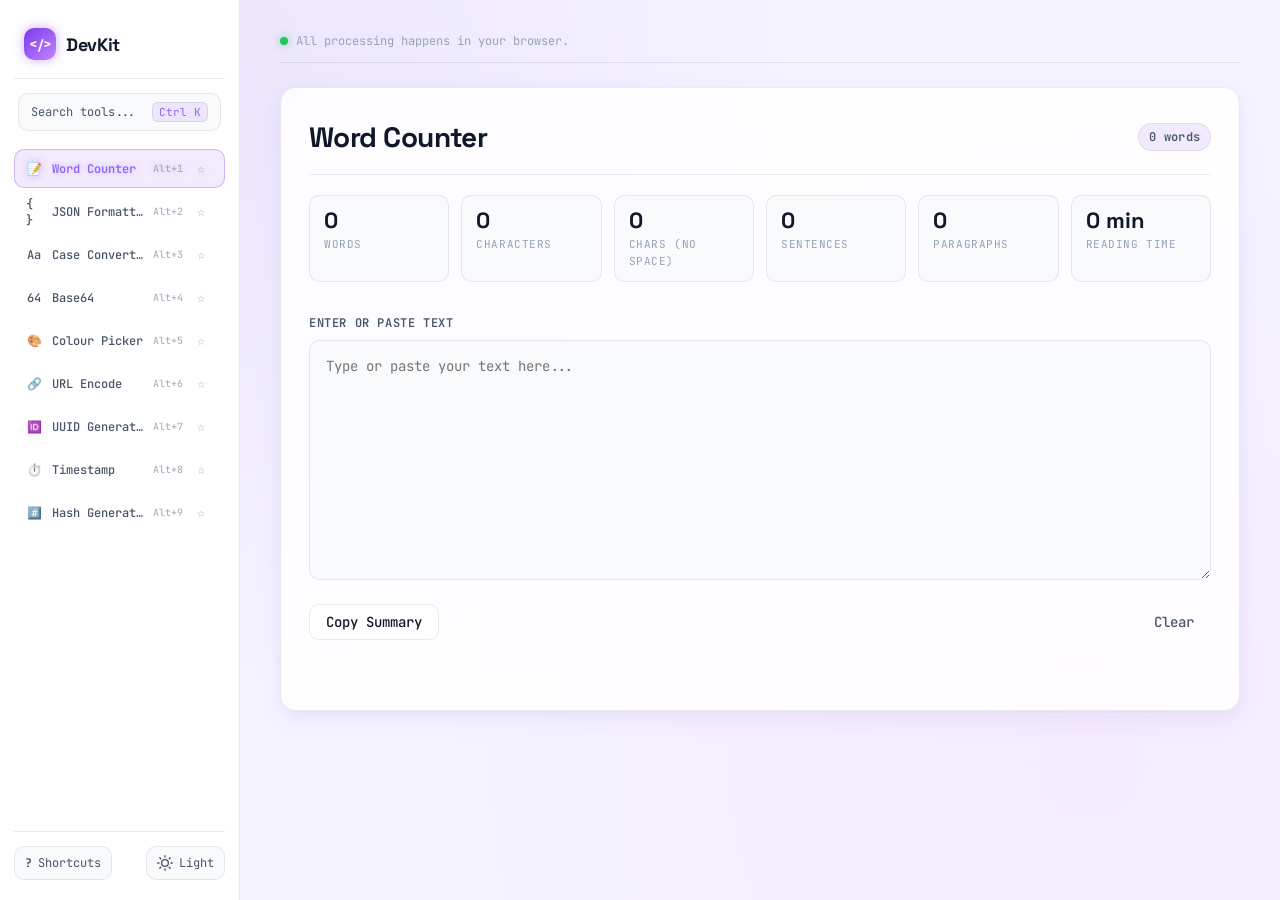
==== templates/index.html @ b37c5bd5 "feat: phase 1 - app shell, tokens, navigation, tool registry and hash routing" ====
<!DOCTYPE html>
<html lang="en" data-theme="dark">
<head>
  <meta charset="UTF-8">
  <meta name="viewport" content="width=device-width, initial-scale=1.0">
  <title>DevKit &mdash; Single-Page Developer Toolbox for Students</title>
  <meta name="description" content="All processing happens in your browser. 9 privacy-first developer utilities.">
  
  <!-- Google Fonts -->
  <link rel="preconnect" href="https://fonts.googleapis.com">
  <link rel="preconnect" href="https://fonts.gstatic.com" crossorigin>
  <link href="https://fonts.googleapis.com/css2?family=JetBrains+Mono:wght@400;500;600;700&family=Space+Grotesk:wght@500;600;700&display=swap" rel="stylesheet">
  
  <!-- CSS Stylesheets -->
  <link rel="stylesheet" href="/static/css/tokens.css">
  <link rel="stylesheet" href="/static/css/base.css">
  <link rel="stylesheet" href="/static/css/layout.css">
  <link rel="stylesheet" href="/static/css/components.css">
  <link rel="stylesheet" href="/static/css/animations.css">
</head>
<body>
  <div class="app-container">
    <!-- Sidebar Navigation -->
    <nav class="sidebar" aria-label="Tool Navigation">
      <div class="brand">
        <div class="brand-logo" aria-hidden="true">&lt;/&gt;</div>
        <div class="brand-name">DevKit</div>
      </div>

      <button id="openPaletteBtn" class="sidebar-search-btn" type="button" aria-label="Open command palette">
        <span>Search tools...</span>
        <span class="kbd-badge">Ctrl K</span>
      </button>

      <div class="nav-list-wrapper">
        <div id="navHighlightPill" class="nav-pill-highlight" aria-hidden="true"></div>
        <ul id="navList" class="nav-list" role="tablist" aria-orientation="vertical">
          <!-- Populated by main.js registry -->
        </ul>
      </div>

      <div class="sidebar-footer">
        <button id="shortcutsBtn" class="sidebar-action-btn" type="button" title="Keyboard Shortcuts (?)" aria-label="Keyboard Shortcuts">
          <span style="font-weight: 700;">?</span>
          <span>Shortcuts</span>
        </button>

        <button id="themeToggleBtn" class="sidebar-action-btn theme-toggle-btn" type="button" title="Toggle Dark / Light Theme" aria-label="Toggle Dark / Light Theme">
          <svg id="themeIcon" class="theme-icon-svg" width="16" height="16" viewBox="0 0 24 24" fill="none" stroke="currentColor" stroke-width="2" stroke-linecap="round" stroke-linejoin="round">
            <circle cx="12" cy="12" r="5"></circle>
            <line x1="12" y1="1" x2="12" y2="3"></line>
            <line x1="12" y1="21" x2="12" y2="23"></line>
            <line x1="4.22" y1="4.22" x2="5.64" y2="5.64"></line>
            <line x1="18.36" y1="18.36" x2="19.78" y2="19.78"></line>
            <line x1="1" y1="12" x2="3" y2="12"></line>
            <line x1="21" y1="12" x2="23" y2="12"></line>
            <line x1="4.22" y1="19.78" x2="5.64" y2="18.36"></line>
            <line x1="18.36" y1="5.64" x2="19.78" y2="4.22"></line>
          </svg>
          <span id="themeLabel">Dark</span>
        </button>
      </div>
    </nav>

    <!-- Main Content Area -->
    <main id="mainContent" class="main-content">
      <div class="tagline-bar">
        <div class="tagline">
          <span class="tagline-dot" aria-hidden="true"></span>
          <span>All processing happens in your browser.</span>
        </div>
      </div>

      <div class="tool-panels">
        <!-- 1. Word Counter Panel -->
        <section id="panel-counter" class="tool-card" role="tabpanel" aria-labelledby="tab-counter" tabindex="0">
          <div class="card-header">
            <div class="card-title-group">
              <h1 class="card-title">Word Counter</h1>
            </div>
            <div id="counterBadge" class="badge badge-neutral">0 words</div>
          </div>

          <div class="metrics-grid" id="counterMetrics">
            <div class="metric-card">
              <span class="metric-num" id="metricWords">0</span>
              <span class="metric-label">Words</span>
            </div>
            <div class="metric-card">
              <span class="metric-num" id="metricCharsSpaces">0</span>
              <span class="metric-label">Characters</span>
            </div>
            <div class="metric-card">
              <span class="metric-num" id="metricCharsNoSpaces">0</span>
              <span class="metric-label">Chars (no space)</span>
            </div>
            <div class="metric-card">
              <span class="metric-num" id="metricSentences">0</span>
              <span class="metric-label">Sentences</span>
            </div>
            <div class="metric-card">
              <span class="metric-num" id="metricParagraphs">0</span>
              <span class="metric-label">Paragraphs</span>
            </div>
            <div class="metric-card">
              <span class="metric-num" id="metricReadingTime">0 min</span>
              <span class="metric-label">Reading Time</span>
            </div>
          </div>

          <div class="io-pane">
            <label for="counterInput" class="pane-label">Enter or paste text</label>
            <textarea id="counterInput" class="textarea-box" placeholder="Type or paste your text here..." rows="8"></textarea>
          </div>

          <div class="action-row">
            <div class="action-group-left">
              <button id="counterCopySummaryBtn" class="btn btn-secondary btn-copy" type="button">Copy Summary</button>
            </div>
            <div class="action-group-right">
              <button id="counterClearBtn" class="btn btn-ghost" type="button">Clear</button>
            </div>
          </div>

          <div class="status-line" id="counterStatus" aria-live="polite"></div>
        </section>

        <!-- 2. JSON Formatter Panel -->
        <section id="panel-json" class="tool-card" role="tabpanel" aria-labelledby="tab-json" tabindex="0">
          <div class="card-header">
            <div class="card-title-group">
              <h1 class="card-title">JSON Formatter</h1>
            </div>
            <div id="jsonBadge" class="badge badge-neutral">Ready</div>
          </div>

          <div class="io-grid">
            <div class="io-pane">
              <div class="pane-label">
                <label for="jsonInput">Input JSON</label>
                <span id="jsonSizeLabel" style="font-size: 11px; color: var(--text-muted);">0 B</span>
              </div>
              <textarea id="jsonInput" class="textarea-box" placeholder='{"key": "value"}' rows="12"></textarea>
            </div>
            <div class="io-pane">
              <div class="pane-label">
                <label for="jsonOutput">Formatted Output</label>
              </div>
              <textarea id="jsonOutput" class="output-box" readonly placeholder="Output will appear here..." rows="12"></textarea>
            </div>
          </div>

          <div class="action-row">
            <div class="action-group-left">
              <button id="jsonFormatBtn" class="btn btn-primary" type="button">Format</button>
              <button id="jsonMinifyBtn" class="btn btn-secondary" type="button">Minify</button>
              <button id="jsonValidateBtn" class="btn btn-secondary" type="button">Validate</button>

              <label for="jsonIndentSelect" class="sr-only">Indentation</label>
              <select id="jsonIndentSelect" class="select-input" aria-label="Indentation size">
                <option value="2">2 Spaces</option>
                <option value="4">4 Spaces</option>
                <option value="tab">Tab</option>
              </select>

              <label class="toggle-wrapper" title="Alphabetically sort JSON object keys">
                <input type="checkbox" id="jsonSortKeysToggle" class="toggle-input">
                <span class="toggle-track" aria-hidden="true"><span class="toggle-thumb"></span></span>
                <span>Sort keys</span>
              </label>

              <label class="toggle-wrapper" title="Enabling sends text to server POST /api/format-json">
                <input type="checkbox" id="jsonUseServerToggle" class="toggle-input">
                <span class="toggle-track" aria-hidden="true"><span class="toggle-thumb"></span></span>
                <span>Use server</span>
              </label>
            </div>

            <div class="action-group-right">
              <button id="jsonCopyBtn" class="btn btn-secondary btn-copy" type="button">Copy</button>
              <button id="jsonClearBtn" class="btn btn-ghost" type="button">Clear</button>
            </div>
          </div>

          <div class="status-line" id="jsonStatus" aria-live="polite"></div>
        </section>

        <!-- 3. Case Converter Panel -->
        <section id="panel-case" class="tool-card" role="tabpanel" aria-labelledby="tab-case" tabindex="0">
          <div class="card-header">
            <div class="card-title-group">
              <h1 class="card-title">Case Converter</h1>
            </div>
            <div id="caseBadge" class="badge badge-neutral">Pure Functions</div>
          </div>

          <div class="io-grid">
            <div class="io-pane">
              <label for="caseInput" class="pane-label">Input Text</label>
              <textarea id="caseInput" class="textarea-box" placeholder="Type or paste text to convert..." rows="10"></textarea>
            </div>
            <div class="io-pane">
              <label for="caseOutput" class="pane-label">Converted Text</label>
              <textarea id="caseOutput" class="output-box" readonly placeholder="Result will appear here..." rows="10"></textarea>
            </div>
          </div>

          <div class="action-row">
            <div class="action-group-left" id="caseButtonContainer">
              <button class="btn btn-secondary" data-case="upper" type="button">UPPER</button>
              <button class="btn btn-secondary" data-case="lower" type="button">lower</button>
              <button class="btn btn-secondary" data-case="title" type="button">Title</button>
              <button class="btn btn-secondary" data-case="camel" type="button">camelCase</button>
              <button class="btn btn-secondary" data-case="snake" type="button">snake_case</button>
              <button class="btn btn-secondary" data-case="kebab" type="button">kebab-case</button>
              <button class="btn btn-secondary" data-case="pascal" type="button">PascalCase</button>
            </div>

            <div class="action-group-right">
              <button id="caseCopyBtn" class="btn btn-secondary btn-copy" type="button">Copy</button>
              <button id="caseClearBtn" class="btn btn-ghost" type="button">Clear</button>
            </div>
          </div>

          <div class="status-line" id="caseStatus" aria-live="polite"></div>
        </section>

        <!-- 4. Base64 Encode/Decode Panel -->
        <section id="panel-base64" class="tool-card" role="tabpanel" aria-labelledby="tab-base64" tabindex="0">
          <div class="card-header">
            <div class="card-title-group">
              <h1 class="card-title">Base64 Encoder / Decoder</h1>
            </div>
            <div id="base64Badge" class="badge badge-neutral">Unicode Safe</div>
          </div>

          <div class="io-grid">
            <div class="io-pane">
              <label for="base64Input" class="pane-label">Input (Text or Base64)</label>
              <textarea id="base64Input" class="textarea-box" placeholder="Hello world, नमस्ते, నమస్కారం 🚀" rows="10"></textarea>
            </div>
            <div class="io-pane">
              <label for="base64Output" class="pane-label">Result</label>
              <textarea id="base64Output" class="output-box" readonly placeholder="Result will appear here..." rows="10"></textarea>
            </div>
          </div>

          <div class="action-row">
            <div class="action-group-left">
              <button id="base64EncodeBtn" class="btn btn-primary" type="button">Encode to Base64</button>
              <button id="base64DecodeBtn" class="btn btn-secondary" type="button">Decode from Base64</button>
            </div>

            <div class="action-group-right">
              <button id="base64CopyBtn" class="btn btn-secondary btn-copy" type="button">Copy</button>
              <button id="base64ClearBtn" class="btn btn-ghost" type="button">Clear</button>
            </div>
          </div>

          <div class="status-line" id="base64Status" aria-live="polite"></div>
        </section>

        <!-- 5. Colour Picker Panel -->
        <section id="panel-color" class="tool-card" role="tabpanel" aria-labelledby="tab-color" tabindex="0">
          <div class="card-header">
            <div class="card-title-group">
              <h1 class="card-title">Colour Picker &amp; Contrast</h1>
            </div>
            <div id="colorContrastBadge" class="badge badge-success">WCAG AA &amp; AAA</div>
          </div>

          <div style="display: grid; grid-template-columns: 1fr 1fr; gap: 24px;">
            <div style="display: flex; flex-direction: column; gap: 16px;">
              <div style="display: flex; align-items: center; gap: 16px;">
                <label for="colorPickerInput" class="sr-only">Choose color</label>
                <input type="color" id="colorPickerInput" value="#7c3aed" style="width: 54px; height: 54px; border: none; border-radius: var(--radius-md); cursor: pointer; background: transparent;">
                <div style="flex: 1;">
                  <div style="font-size: var(--font-size-12); color: var(--text-muted);">Active Swatch</div>
                  <div id="activeColorName" style="font-family: var(--font-mono); font-size: var(--font-size-18); font-weight: 600;">#7c3aed</div>
                </div>
              </div>

              <!-- HEX Field -->
              <div style="display: flex; align-items: center; gap: 8px;">
                <label for="colorHexInput" style="width: 50px; font-weight: 600; font-size: 12px; color: var(--text-secondary);">HEX</label>
                <input type="text" id="colorHexInput" class="text-input" value="#7c3aed" style="flex: 1;" spellcheck="false">
                <button id="colorCopyHexBtn" class="btn btn-secondary btn-copy" type="button">Copy</button>
              </div>

              <!-- RGB Field -->
              <div style="display: flex; align-items: center; gap: 8px;">
                <label for="colorRgbInput" style="width: 50px; font-weight: 600; font-size: 12px; color: var(--text-secondary);">RGB</label>
                <input type="text" id="colorRgbInput" class="text-input" value="rgb(124, 58, 237)" style="flex: 1;" spellcheck="false">
                <button id="colorCopyRgbBtn" class="btn btn-secondary btn-copy" type="button">Copy</button>
              </div>

              <!-- HSL Field -->
              <div style="display: flex; align-items: center; gap: 8px;">
                <label for="colorHslInput" style="width: 50px; font-weight: 600; font-size: 12px; color: var(--text-secondary);">HSL</label>
                <input type="text" id="colorHslInput" class="text-input" value="hsl(262, 83%, 58%)" style="flex: 1;" spellcheck="false">
                <button id="colorCopyHslBtn" class="btn btn-secondary btn-copy" type="button">Copy</button>
              </div>
            </div>

            <!-- Preview Swatch & Contrast Card -->
            <div style="display: flex; flex-direction: column; gap: 14px;">
              <div id="colorSwatchPreview" class="color-swatch-box" style="height: 120px; border-radius: var(--radius-md); background-color: #7c3aed; display: flex; align-items: center; justify-content: space-around; padding: 12px; border: 1px solid var(--border-glass);">
                <div id="swatchWhiteText" style="color: #ffffff; font-weight: 600; font-size: 16px;">White Text</div>
                <div id="swatchBlackText" style="color: #000000; font-weight: 600; font-size: 16px;">Black Text</div>
              </div>

              <!-- WCAG Contrast Ratios -->
              <div style="background: var(--bg-input); border: 1px solid var(--border-glass); border-radius: var(--radius-md); padding: 12px 16px; display: flex; flex-direction: column; gap: 8px;">
                <div style="display: flex; align-items: center; justify-content: space-between;">
                  <span style="font-size: 12px; color: var(--text-secondary);">Against White (#FFF):</span>
                  <div style="display: flex; align-items: center; gap: 8px;">
                    <strong id="contrastWhiteRatio" style="font-family: var(--font-mono);">4.62 : 1</strong>
                    <span id="contrastWhiteBadge" class="badge badge-success">AA</span>
                  </div>
                </div>
                <div style="display: flex; align-items: center; justify-content: space-between;">
                  <span style="font-size: 12px; color: var(--text-secondary);">Against Black (#000):</span>
                  <div style="display: flex; align-items: center; gap: 8px;">
                    <strong id="contrastBlackRatio" style="font-family: var(--font-mono);">4.55 : 1</strong>
                    <span id="contrastBlackBadge" class="badge badge-success">AA</span>
                  </div>
                </div>
              </div>
            </div>
          </div>

          <div class="action-row">
            <div class="action-group-left">
              <button id="colorRandomBtn" class="btn btn-secondary" type="button">Random Colour</button>
            </div>
            <div class="action-group-right">
              <button id="colorClearBtn" class="btn btn-ghost" type="button">Reset</button>
            </div>
          </div>

          <div class="status-line" id="colorStatus" aria-live="polite"></div>
        </section>

        <!-- 6. URL Encode / Decode Panel -->
        <section id="panel-urlenc" class="tool-card" role="tabpanel" aria-labelledby="tab-urlenc" tabindex="0">
          <div class="card-header">
            <div class="card-title-group">
              <h1 class="card-title">URL Encoder / Decoder</h1>
            </div>
            <div id="urlBadge" class="badge badge-neutral">Ready</div>
          </div>

          <div class="io-grid">
            <div class="io-pane">
              <label for="urlInput" class="pane-label">Input URL or Text</label>
              <textarea id="urlInput" class="textarea-box" placeholder="https://example.com/search?q=developer tools&filter=all" rows="10"></textarea>
            </div>
            <div class="io-pane">
              <label for="urlOutput" class="pane-label">Result</label>
              <textarea id="urlOutput" class="output-box" readonly placeholder="Result will appear here..." rows="10"></textarea>
            </div>
          </div>

          <div class="action-row">
            <div class="action-group-left">
              <button id="urlEncodeBtn" class="btn btn-primary" type="button">Encode URL</button>
              <button id="urlDecodeBtn" class="btn btn-secondary" type="button">Decode URL</button>
            </div>
            <div class="action-group-right">
              <button id="urlCopyBtn" class="btn btn-secondary btn-copy" type="button">Copy</button>
              <button id="urlClearBtn" class="btn btn-ghost" type="button">Clear</button>
            </div>
          </div>

          <div class="status-line" id="urlStatus" aria-live="polite"></div>
        </section>

        <!-- 7. UUID v4 Generator Panel -->
        <section id="panel-uuid" class="tool-card" role="tabpanel" aria-labelledby="tab-uuid" tabindex="0">
          <div class="card-header">
            <div class="card-title-group">
              <h1 class="card-title">UUID v4 Generator</h1>
            </div>
            <div id="uuidBadge" class="badge badge-neutral">RFC 4122</div>
          </div>

          <div class="io-pane">
            <div class="pane-label">
              <label for="uuidCountInput">Quantity (1 to 20):</label>
              <div style="display: flex; align-items: center; gap: 8px;">
                <input type="range" id="uuidRangeInput" min="1" max="20" value="5" style="accent-color: var(--color-violet);">
                <input type="number" id="uuidCountInput" class="text-input" min="1" max="20" value="5" style="width: 60px;">
              </div>
            </div>
            <div id="uuidOutputContainer" class="output-box" style="display: flex; flex-direction: column; gap: 8px; min-height: 200px;">
              <!-- Generated list of UUIDs -->
            </div>
          </div>

          <div class="action-row">
            <div class="action-group-left">
              <button id="uuidGenerateBtn" class="btn btn-primary" type="button">Generate New UUIDs</button>
            </div>
            <div class="action-group-right">
              <button id="uuidCopyAllBtn" class="btn btn-secondary btn-copy" type="button">Copy All</button>
              <button id="uuidClearBtn" class="btn btn-ghost" type="button">Clear</button>
            </div>
          </div>

          <div class="status-line" id="uuidStatus" aria-live="polite"></div>
        </section>

        <!-- 8. Timestamp Converter Panel -->
        <section id="panel-timestamp" class="tool-card" role="tabpanel" aria-labelledby="tab-timestamp" tabindex="0">
          <div class="card-header">
            <div class="card-title-group">
              <h1 class="card-title">Timestamp Converter</h1>
            </div>
            <div id="timestampBadge" class="badge badge-neutral">Unix &harr; ISO</div>
          </div>

          <div style="display: grid; grid-template-columns: 1fr 1fr; gap: 24px;">
            <div style="display: flex; flex-direction: column; gap: 14px;">
              <label for="timestampUnixInput" class="pane-label">Unix Timestamp (seconds or ms)</label>
              <input type="text" id="timestampUnixInput" class="text-input" placeholder="e.g. 1772108800 or 1772108800000">
              <button id="timestampFromUnixBtn" class="btn btn-primary" type="button">Convert to Human Date &rarr;</button>

              <hr style="border: 0; border-top: 1px solid var(--border-glass); margin: 6px 0;">

              <label for="timestampDateInput" class="pane-label">Date String / Picker</label>
              <input type="datetime-local" id="timestampDateInput" class="text-input">
              <button id="timestampFromDateBtn" class="btn btn-secondary" type="button">Convert to Unix Timestamp &rarr;</button>
            </div>

            <div style="background: var(--bg-input); border: 1px solid var(--border-glass); border-radius: var(--radius-md); padding: 16px; display: flex; flex-direction: column; gap: 12px;">
              <div>
                <div style="font-size: 11px; color: var(--text-muted); text-transform: uppercase;">Unix Seconds</div>
                <div id="tsResultSeconds" style="font-family: var(--font-mono); font-size: 16px; font-weight: 600; word-break: break-all;">-</div>
              </div>
              <div>
                <div style="font-size: 11px; color: var(--text-muted); text-transform: uppercase;">Unix Milliseconds</div>
                <div id="tsResultMs" style="font-family: var(--font-mono); font-size: 16px; font-weight: 600; word-break: break-all;">-</div>
              </div>
              <div>
                <div style="font-size: 11px; color: var(--text-muted); text-transform: uppercase;">ISO 8601 (UTC)</div>
                <div id="tsResultIso" style="font-family: var(--font-mono); font-size: 14px; font-weight: 500; word-break: break-all;">-</div>
              </div>
              <div>
                <div style="font-size: 11px; color: var(--text-muted); text-transform: uppercase;">Local Time</div>
                <div id="tsResultLocal" style="font-family: var(--font-mono); font-size: 14px; font-weight: 500; word-break: break-all;">-</div>
              </div>
            </div>
          </div>

          <div class="action-row">
            <div class="action-group-left">
              <button id="timestampNowBtn" class="btn btn-secondary" type="button">Set to Now</button>
            </div>
            <div class="action-group-right">
              <button id="timestampCopyBtn" class="btn btn-secondary btn-copy" type="button">Copy Details</button>
              <button id="timestampClearBtn" class="btn btn-ghost" type="button">Clear</button>
            </div>
          </div>

          <div class="status-line" id="timestampStatus" aria-live="polite"></div>
        </section>

        <!-- 9. Hash Generator Panel -->
        <section id="panel-hash" class="tool-card" role="tabpanel" aria-labelledby="tab-hash" tabindex="0">
          <div class="card-header">
            <div class="card-title-group">
              <h1 class="card-title">Hash Generator</h1>
            </div>
            <div id="hashBadge" class="badge badge-neutral">crypto.subtle</div>
          </div>

          <div class="io-pane">
            <label for="hashInput" class="pane-label">Input Text</label>
            <textarea id="hashInput" class="textarea-box" placeholder="Type or paste text to generate cryptographic hashes..." rows="4"></textarea>
          </div>

          <div style="display: flex; flex-direction: column; gap: 12px; margin-top: 10px;">
            <!-- SHA-1 -->
            <div style="background: var(--bg-input); border: 1px solid var(--border-glass); border-radius: var(--radius-md); padding: 10px 14px; display: flex; align-items: center; justify-content: space-between; gap: 12px;">
              <div style="flex: 1; min-width: 0;">
                <div style="font-size: 11px; color: var(--text-muted); font-weight: 600;">SHA-1</div>
                <div id="hashSha1Output" style="font-family: var(--font-mono); font-size: 13px; color: var(--text-primary); word-break: break-all;">-</div>
              </div>
              <button id="hashSha1CopyBtn" class="btn btn-secondary btn-copy" type="button">Copy</button>
            </div>

            <!-- SHA-256 -->
            <div style="background: var(--bg-input); border: 1px solid var(--border-glass); border-radius: var(--radius-md); padding: 10px 14px; display: flex; align-items: center; justify-content: space-between; gap: 12px;">
              <div style="flex: 1; min-width: 0;">
                <div style="font-size: 11px; color: var(--text-muted); font-weight: 600;">SHA-256</div>
                <div id="hashSha256Output" style="font-family: var(--font-mono); font-size: 13px; color: var(--text-primary); word-break: break-all;">-</div>
              </div>
              <button id="hashSha256CopyBtn" class="btn btn-secondary btn-copy" type="button">Copy</button>
            </div>

            <!-- SHA-512 -->
            <div style="background: var(--bg-input); border: 1px solid var(--border-glass); border-radius: var(--radius-md); padding: 10px 14px; display: flex; align-items: center; justify-content: space-between; gap: 12px;">
              <div style="flex: 1; min-width: 0;">
                <div style="font-size: 11px; color: var(--text-muted); font-weight: 600;">SHA-512</div>
                <div id="hashSha512Output" style="font-family: var(--font-mono); font-size: 13px; color: var(--text-primary); word-break: break-all;">-</div>
              </div>
              <button id="hashSha512CopyBtn" class="btn btn-secondary btn-copy" type="button">Copy</button>
            </div>
          </div>

          <div class="action-row">
            <div class="action-group-left">
              <button id="hashComputeBtn" class="btn btn-primary" type="button">Compute Hashes</button>
            </div>
            <div class="action-group-right">
              <button id="hashClearBtn" class="btn btn-ghost" type="button">Clear</button>
            </div>
          </div>

          <div class="status-line" id="hashStatus" aria-live="polite"></div>
        </section>
      </div>
    </main>
  </div>

  <!-- Command Palette Modal -->
  <div id="paletteModal" class="modal-backdrop" role="dialog" aria-modal="true" aria-labelledby="paletteTitle">
    <div class="modal-card">
      <div class="palette-header">
        <svg width="18" height="18" viewBox="0 0 24 24" fill="none" stroke="currentColor" stroke-width="2" stroke-linecap="round" stroke-linejoin="round" style="color: var(--text-muted);">
          <circle cx="11" cy="11" r="8"></circle>
          <line x1="21" y1="21" x2="16.65" y2="16.65"></line>
        </svg>
        <span id="paletteTitle" class="sr-only">Command Palette</span>
        <input type="text" id="paletteInput" class="palette-input" placeholder="Type a tool name..." autocomplete="off">
        <span class="kbd-badge">ESC</span>
      </div>
      <ul id="paletteResults" class="palette-results" role="listbox">
        <!-- Filtered tools -->
      </ul>
      <div class="palette-footer">
        <span>Use <span class="kbd-badge">&uarr;</span> <span class="kbd-badge">&darr;</span> to navigate</span>
        <span><span class="kbd-badge">&crarr;</span> to select</span>
      </div>
    </div>
  </div>

  <!-- Shortcuts Modal -->
  <div id="shortcutsModal" class="modal-backdrop" role="dialog" aria-modal="true" aria-labelledby="shortcutsTitle">
    <div class="modal-card" style="padding: 24px;">
      <div style="display: flex; align-items: center; justify-content: space-between; border-bottom: 1px solid var(--border-glass); padding-bottom: 12px;">
        <h2 id="shortcutsTitle">Keyboard Shortcuts</h2>
        <button id="closeShortcutsBtn" class="btn btn-ghost" type="button" style="padding: 4px 8px;">&times;</button>
      </div>
      <table class="shortcuts-table">
        <tbody>
          <tr>
            <td><span class="kbd-badge">Alt + 1..9</span></td>
            <td>Switch to Tool 1 through 9</td>
          </tr>
          <tr>
            <td><span class="kbd-badge">Ctrl + K</span> / <span class="kbd-badge">Cmd + K</span></td>
            <td>Open Command Palette</td>
          </tr>
          <tr>
            <td><span class="kbd-badge">?</span></td>
            <td>Open this Shortcuts Modal</td>
          </tr>
          <tr>
            <td><span class="kbd-badge">Esc</span></td>
            <td>Close Active Modal</td>
          </tr>
        </tbody>
      </table>
      <div style="margin-top: 18px; text-align: right;">
        <button id="closeShortcutsBottomBtn" class="btn btn-secondary" type="button">Close</button>
      </div>
    </div>
  </div>

  <!-- Toast Notification Container -->
  <div id="toastContainer" class="toast-container" aria-live="polite"></div>

  <!-- Main ES Module Entry Point -->
  <script type="module" src="/static/js/main.js"></script>
</body>
</html>
---- static/css/tokens.css ----
:root {
  /* Brand palette */
  --color-violet: #7c3aed;
  --color-violet-light: #9061f9;
  --color-violet-dark: #6d28d9;
  --color-lilac: #faf5ff;
  --color-night: #1e1b4b;
  --color-slate: #334155;
  --color-mint: #22c55e;
  --color-error: #ef4444;
  --color-warning: #f59e0b;

  /* Typography */
  --font-heading: 'Space Grotesk', -apple-system, BlinkMacSystemFont, sans-serif;
  --font-mono: 'JetBrains Mono', Consolas, 'Courier New', monospace;

  --font-size-28: 28px;
  --font-size-18: 18px;
  --font-size-14: 14px;
  --font-size-12: 12px;

  /* Radii */
  --radius-card: 16px;
  --radius-md: 10px;
  --radius-sm: 6px;
  --radius-full: 9999px;

  /* Transitions */
  --ease-spring: cubic-bezier(0.22, 1, 0.36, 1);
  --transition-fast: 150ms ease;
  --transition-normal: 250ms ease;
  --transition-smooth: 300ms var(--ease-spring);

  /* Default: Dark Theme */
  --bg-app: #0c0a1f;
  --bg-sidebar: #13112c;
  --bg-card: rgba(26, 22, 56, 0.75);
  --bg-card-hover: rgba(35, 30, 75, 0.85);
  --bg-input: #100e28;
  --bg-pill: rgba(124, 58, 237, 0.15);
  --border-glass: rgba(255, 255, 255, 0.08);
  --border-focus: #7c3aed;
  --text-primary: #f8fafc;
  --text-secondary: #94a3b8;
  --text-muted: #64748b;
  --shadow-card: 0 8px 32px 0 rgba(124, 58, 237, 0.12), 0 4px 16px rgba(0, 0, 0, 0.4);
  --shadow-glow: 0 0 20px rgba(124, 58, 237, 0.35);
  --mesh-1: rgba(124, 58, 237, 0.18);
  --mesh-2: rgba(30, 27, 75, 0.4);
  --scrollbar-thumb: rgba(124, 58, 237, 0.3);
  --scrollbar-track: rgba(19, 17, 44, 0.5);
}

[data-theme="light"] {
  --bg-app: #f5f3ff;
  --bg-sidebar: #ffffff;
  --bg-card: rgba(255, 255, 255, 0.85);
  --bg-card-hover: #ffffff;
  --bg-input: #f8fafc;
  --bg-pill: rgba(124, 58, 237, 0.1);
  --border-glass: rgba(0, 0, 0, 0.08);
  --border-focus: #7c3aed;
  --text-primary: #0f172a;
  --text-secondary: #475569;
  --text-muted: #94a3b8;
  --shadow-card: 0 8px 24px 0 rgba(124, 58, 237, 0.08), 0 2px 8px rgba(0, 0, 0, 0.04);
  --shadow-glow: 0 0 16px rgba(124, 58, 237, 0.2);
  --mesh-1: rgba(124, 58, 237, 0.08);
  --mesh-2: rgba(243, 232, 255, 0.7);
  --scrollbar-thumb: rgba(124, 58, 237, 0.25);
  --scrollbar-track: rgba(240, 240, 250, 0.6);
}
---- static/css/base.css ----
*, *::before, *::after {
  box-sizing: border-box;
  margin: 0;
  padding: 0;
}

html, body {
  height: 100%;
}

body {
  font-family: var(--font-mono);
  font-size: var(--font-size-14);
  color: var(--text-primary);
  background-color: var(--bg-app);
  background-image: 
    radial-gradient(circle at 15% 10%, var(--mesh-1) 0%, transparent 45%),
    radial-gradient(circle at 85% 85%, var(--mesh-2) 0%, transparent 50%);
  background-attachment: fixed;
  background-repeat: no-repeat;
  line-height: 1.5;
  -webkit-font-smoothing: antialiased;
  -moz-osx-font-smoothing: grayscale;
  overflow-x: hidden;
  transition: background-color var(--transition-normal), color var(--transition-normal);
}

::selection {
  background: var(--color-violet);
  color: #ffffff;
}

:focus-visible {
  outline: 2px solid var(--border-focus);
  outline-offset: 2px;
}

/* Custom Scrollbar */
::-webkit-scrollbar {
  width: 8px;
  height: 8px;
}

::-webkit-scrollbar-track {
  background: var(--scrollbar-track);
}

::-webkit-scrollbar-thumb {
  background: var(--scrollbar-thumb);
  border-radius: var(--radius-full);
}

::-webkit-scrollbar-thumb:hover {
  background: var(--color-violet);
}

/* Headings */
h1, h2, h3, h4, h5, h6 {
  font-family: var(--font-heading);
  font-weight: 600;
  color: var(--text-primary);
  letter-spacing: -0.02em;
}

h1 {
  font-size: var(--font-size-28);
}

h2 {
  font-size: var(--font-size-18);
}

/* Screen reader utility */
.sr-only {
  position: absolute;
  width: 1px;
  height: 1px;
  padding: 0;
  margin: -1px;
  overflow: hidden;
  clip: rect(0, 0, 0, 0);
  white-space: nowrap;
  border-width: 0;
}
---- static/css/layout.css ----
/* App Shell Layout */
.app-container {
  display: flex;
  min-height: 100vh;
  position: relative;
}

/* Sidebar (Desktop 240px fixed) */
.sidebar {
  width: 240px;
  flex-shrink: 0;
  height: 100vh;
  position: sticky;
  top: 0;
  display: flex;
  flex-direction: column;
  background-color: var(--bg-sidebar);
  border-right: 1px solid var(--border-glass);
  padding: 20px 14px;
  z-index: 40;
  transition: background-color var(--transition-normal), border-color var(--transition-normal);
}

.brand {
  display: flex;
  align-items: center;
  gap: 10px;
  padding: 8px 10px 18px 10px;
  border-bottom: 1px solid var(--border-glass);
}

.brand-logo {
  width: 32px;
  height: 32px;
  border-radius: var(--radius-md);
  background: linear-gradient(135deg, var(--color-violet), #c084fc);
  display: flex;
  align-items: center;
  justify-content: center;
  color: white;
  font-weight: 700;
  font-family: var(--font-heading);
  box-shadow: 0 0 12px rgba(124, 58, 237, 0.4);
}

.brand-name {
  font-family: var(--font-heading);
  font-size: var(--font-size-18);
  font-weight: 700;
  letter-spacing: -0.02em;
  color: var(--text-primary);
}

.sidebar-search-btn {
  margin: 14px 4px 8px 4px;
  display: flex;
  align-items: center;
  justify-content: space-between;
  padding: 8px 12px;
  font-family: var(--font-mono);
  font-size: var(--font-size-12);
  color: var(--text-secondary);
  background: var(--bg-input);
  border: 1px solid var(--border-glass);
  border-radius: var(--radius-md);
  cursor: pointer;
  transition: all var(--transition-fast);
}

.sidebar-search-btn:hover {
  border-color: var(--color-violet);
  color: var(--text-primary);
  box-shadow: 0 0 8px rgba(124, 58, 237, 0.2);
}

.kbd-badge {
  display: inline-flex;
  align-items: center;
  padding: 2px 6px;
  border-radius: var(--radius-sm);
  background: var(--bg-pill);
  border: 1px solid var(--border-glass);
  font-size: 11px;
  color: var(--color-violet-light);
}

/* Tool Navigation List */
.nav-list-wrapper {
  flex: 1;
  position: relative;
  overflow-y: auto;
  overflow-x: hidden;
  margin-top: 10px;
  padding-right: 4px;
}

.nav-list {
  position: relative;
  list-style: none;
  display: flex;
  flex-direction: column;
  gap: 4px;
}

/* Sliding highlight pill (animated with transform only) */
.nav-pill-highlight {
  position: absolute;
  left: 0;
  right: 0;
  height: 40px;
  background: var(--bg-pill);
  border: 1px solid rgba(124, 58, 237, 0.3);
  border-radius: var(--radius-md);
  pointer-events: none;
  z-index: 1;
  transition: transform 220ms var(--ease-spring), opacity 150ms ease;
  will-change: transform;
}

.nav-item {
  position: relative;
  z-index: 2;
}

.nav-link {
  width: 100%;
  display: flex;
  align-items: center;
  gap: 10px;
  padding: 9px 12px;
  background: transparent;
  border: none;
  border-radius: var(--radius-md);
  color: var(--text-secondary);
  font-family: var(--font-mono);
  font-size: var(--font-size-12);
  font-weight: 500;
  text-align: left;
  cursor: pointer;
  transition: color var(--transition-fast);
  position: relative;
}

.nav-link:hover {
  color: var(--text-primary);
}

.nav-link[aria-selected="true"] {
  color: var(--color-violet-light);
  font-weight: 600;
  text-shadow: 0 0 8px rgba(124, 58, 237, 0.3);
}

.nav-icon {
  width: 16px;
  height: 16px;
  flex-shrink: 0;
  display: inline-flex;
  align-items: center;
  justify-content: center;
}

.nav-label {
  flex: 1;
  white-space: nowrap;
  overflow: hidden;
  text-overflow: ellipsis;
}

.nav-shortcut {
  font-size: 10px;
  color: var(--text-muted);
  opacity: 0.8;
}

.fav-star {
  background: transparent;
  border: none;
  color: var(--text-muted);
  cursor: pointer;
  padding: 4px;
  border-radius: var(--radius-sm);
  display: inline-flex;
  align-items: center;
  justify-content: center;
  font-size: 13px;
  line-height: 1;
  transition: color var(--transition-fast), transform var(--transition-fast);
}

.fav-star:hover {
  color: #fbbf24;
  transform: scale(1.15);
}

.fav-star.is-fav {
  color: #fbbf24;
}

/* Sidebar Footer */
.sidebar-footer {
  padding-top: 14px;
  border-top: 1px solid var(--border-glass);
  display: flex;
  align-items: center;
  justify-content: space-between;
  gap: 8px;
}

.sidebar-action-btn {
  display: inline-flex;
  align-items: center;
  gap: 6px;
  padding: 8px 10px;
  background: var(--bg-input);
  border: 1px solid var(--border-glass);
  border-radius: var(--radius-md);
  color: var(--text-secondary);
  font-family: var(--font-mono);
  font-size: var(--font-size-12);
  cursor: pointer;
  transition: all var(--transition-fast);
}

.sidebar-action-btn:hover {
  border-color: var(--color-violet);
  color: var(--text-primary);
}

/* Main Content Area */
.main-content {
  flex: 1;
  min-width: 0;
  display: flex;
  flex-direction: column;
  padding: 32px 40px;
  max-width: 1200px;
  margin: 0 auto;
  width: 100%;
}

.tagline-bar {
  display: flex;
  align-items: center;
  justify-content: space-between;
  margin-bottom: 24px;
  padding-bottom: 12px;
  border-bottom: 1px solid var(--border-glass);
}

.tagline {
  font-size: var(--font-size-12);
  color: var(--text-muted);
  display: flex;
  align-items: center;
  gap: 8px;
}

.tagline-dot {
  width: 8px;
  height: 8px;
  border-radius: 50%;
  background-color: var(--color-mint);
  box-shadow: 0 0 8px rgba(34, 197, 94, 0.6);
}

/* Tool Panels & Standard Card Layout */
.tool-panels {
  position: relative;
  flex: 1;
}

.tool-card {
  display: none;
  background: var(--bg-card);
  backdrop-filter: blur(16px);
  -webkit-backdrop-filter: blur(16px);
  border: 1px solid var(--border-glass);
  border-radius: var(--radius-card);
  box-shadow: var(--shadow-card);
  padding: 28px;
  margin-bottom: 24px;
}

.tool-card.active {
  display: flex;
  flex-direction: column;
  gap: 20px;
}

/* Card Header */
.card-header {
  display: flex;
  align-items: center;
  justify-content: space-between;
  flex-wrap: wrap;
  gap: 12px;
  border-bottom: 1px solid var(--border-glass);
  padding-bottom: 16px;
}

.card-title-group {
  display: flex;
  align-items: center;
  gap: 12px;
}

.card-title {
  font-family: var(--font-heading);
  font-size: var(--font-size-28);
  font-weight: 700;
  color: var(--text-primary);
}

/* Standard Input | Output Grid */
.io-grid {
  display: grid;
  grid-template-columns: 1fr 1fr;
  gap: 24px;
  align-items: stretch;
}

.io-pane {
  display: flex;
  flex-direction: column;
  gap: 8px;
}

.pane-label {
  display: flex;
  align-items: center;
  justify-content: space-between;
  font-size: var(--font-size-12);
  font-weight: 600;
  color: var(--text-secondary);
  text-transform: uppercase;
  letter-spacing: 0.05em;
}

.textarea-box, .output-box {
  width: 100%;
  min-height: 240px;
  padding: 14px 16px;
  font-family: var(--font-mono);
  font-size: var(--font-size-14);
  line-height: 1.6;
  background: var(--bg-input);
  color: var(--text-primary);
  border: 1px solid var(--border-glass);
  border-radius: var(--radius-md);
  resize: vertical;
  transition: border-color var(--transition-fast), box-shadow var(--transition-fast);
}

.textarea-box:focus {
  border-color: var(--border-focus);
  box-shadow: 0 0 0 2px var(--border-focus);
}

.output-box {
  background: var(--bg-input);
  overflow: auto;
  white-space: pre-wrap;
  word-break: break-all;
}

/* Action Row */
.action-row {
  display: flex;
  align-items: center;
  justify-content: space-between;
  flex-wrap: wrap;
  gap: 12px;
  padding-top: 4px;
}

.action-group-left, .action-group-right {
  display: flex;
  align-items: center;
  flex-wrap: wrap;
  gap: 10px;
}

/* Status Line under Output */
.status-line {
  min-height: 22px;
  font-size: var(--font-size-12);
  color: var(--text-muted);
  display: flex;
  align-items: center;
  gap: 6px;
  transition: color var(--transition-fast);
}

.status-line.error {
  color: var(--color-error);
}

.status-line.warning {
  color: var(--color-warning);
}

.status-line.success {
  color: var(--color-mint);
}

/* Mobile & Tablet Responsive (< 768px) */
@media (max-width: 768px) {
  .app-container {
    flex-direction: column;
  }

  .sidebar {
    width: 100%;
    height: auto;
    position: sticky;
    top: 0;
    padding: 12px 14px;
    border-right: none;
    border-bottom: 1px solid var(--border-glass);
  }

  .sidebar-search-btn {
    display: none;
  }

  .nav-list-wrapper {
    overflow-x: auto;
    overflow-y: hidden;
    margin-top: 8px;
    padding-bottom: 4px;
    -webkit-overflow-scrolling: touch;
  }

  .nav-list {
    flex-direction: row;
    gap: 6px;
    width: max-content;
  }

  .nav-pill-highlight {
    height: 44px;
  }

  .nav-link {
    min-height: 44px;
    padding: 10px 14px;
  }

  .sidebar-footer {
    display: none;
  }

  .main-content {
    padding: 16px 14px;
  }

  .io-grid {
    grid-template-columns: 1fr;
    gap: 16px;
  }

  .tool-card {
    padding: 18px 14px;
  }

  button, .btn {
    min-height: 44px;
  }
}
---- static/css/components.css ----
/* Buttons */
.btn {
  display: inline-flex;
  align-items: center;
  justify-content: center;
  gap: 8px;
  padding: 8px 16px;
  font-family: var(--font-mono);
  font-size: var(--font-size-14);
  font-weight: 500;
  border-radius: var(--radius-md);
  border: 1px solid transparent;
  cursor: pointer;
  text-decoration: none;
  white-space: nowrap;
  user-select: none;
  transition: transform var(--transition-fast), box-shadow var(--transition-fast), background-color var(--transition-fast), border-color var(--transition-fast), color var(--transition-fast);
  will-change: transform;
}

.btn:hover {
  transform: translateY(-1px);
}

.btn:active {
  transform: scale(0.97);
}

.btn-primary {
  background: var(--color-violet);
  color: #ffffff;
  box-shadow: 0 4px 14px rgba(124, 58, 237, 0.35);
}

.btn-primary:hover {
  background: var(--color-violet-light);
  box-shadow: var(--shadow-glow);
}

.btn-secondary {
  background: var(--bg-card);
  color: var(--text-primary);
  border-color: var(--border-glass);
}

.btn-secondary:hover {
  border-color: var(--color-violet);
  color: var(--color-violet-light);
  background: var(--bg-pill);
}

.btn-ghost {
  background: transparent;
  color: var(--text-secondary);
}

.btn-ghost:hover {
  color: var(--text-primary);
  background: var(--bg-pill);
}

/* Copy Button Specific States */
.btn-copy {
  transition: all 180ms ease;
}

.btn-copy.copied {
  background: rgba(34, 197, 94, 0.2) !important;
  color: var(--color-mint) !important;
  border-color: rgba(34, 197, 94, 0.5) !important;
  box-shadow: 0 0 14px rgba(34, 197, 94, 0.4) !important;
  transform: scale(1.05);
}

/* Badges */
.badge {
  display: inline-flex;
  align-items: center;
  gap: 6px;
  padding: 4px 10px;
  border-radius: var(--radius-full);
  font-size: var(--font-size-12);
  font-weight: 600;
  font-family: var(--font-mono);
  letter-spacing: 0.02em;
  border: 1px solid transparent;
  transition: all var(--transition-normal);
}

.badge-success {
  background: rgba(34, 197, 94, 0.15);
  color: var(--color-mint);
  border-color: rgba(34, 197, 94, 0.3);
}

.badge-error {
  background: rgba(239, 68, 68, 0.15);
  color: var(--color-error);
  border-color: rgba(239, 68, 68, 0.3);
}

.badge-warning {
  background: rgba(245, 158, 11, 0.15);
  color: var(--color-warning);
  border-color: rgba(245, 158, 11, 0.3);
}

.badge-neutral {
  background: var(--bg-pill);
  color: var(--text-secondary);
  border-color: var(--border-glass);
}

/* Form Controls */
.select-input, .text-input {
  padding: 8px 12px;
  font-family: var(--font-mono);
  font-size: var(--font-size-12);
  color: var(--text-primary);
  background: var(--bg-input);
  border: 1px solid var(--border-glass);
  border-radius: var(--radius-md);
  outline: none;
  transition: border-color var(--transition-fast), box-shadow var(--transition-fast);
}

.select-input:focus, .text-input:focus {
  border-color: var(--border-focus);
}

/* Toggle Switch */
.toggle-wrapper {
  display: inline-flex;
  align-items: center;
  gap: 10px;
  font-size: var(--font-size-12);
  color: var(--text-secondary);
  cursor: pointer;
  user-select: none;
}

.toggle-input {
  position: absolute;
  opacity: 0;
  width: 0;
  height: 0;
}

.toggle-track {
  width: 38px;
  height: 22px;
  background-color: var(--color-slate);
  border-radius: var(--radius-full);
  position: relative;
  transition: background-color var(--transition-normal);
}

.toggle-input:checked + .toggle-track {
  background-color: var(--color-violet);
}

.toggle-input:focus-visible + .toggle-track {
  outline: 2px solid var(--border-focus);
  outline-offset: 2px;
}

.toggle-thumb {
  width: 16px;
  height: 16px;
  background-color: #ffffff;
  border-radius: 50%;
  position: absolute;
  top: 3px;
  left: 3px;
  transition: transform var(--transition-smooth);
}

.toggle-input:checked + .toggle-track .toggle-thumb {
  transform: translateX(16px);
}

/* Metrics Grid (Word Counter) */
.metrics-grid {
  display: grid;
  grid-template-columns: repeat(auto-fit, minmax(130px, 1fr));
  gap: 12px;
  margin-bottom: 12px;
}

.metric-card {
  background: var(--bg-input);
  border: 1px solid var(--border-glass);
  border-radius: var(--radius-md);
  padding: 12px 14px;
  display: flex;
  flex-direction: column;
  gap: 4px;
}

.metric-num {
  font-family: var(--font-heading);
  font-size: 22px;
  font-weight: 700;
  color: var(--text-primary);
  line-height: 1.1;
}

.metric-label {
  font-size: 11px;
  color: var(--text-muted);
  text-transform: uppercase;
  letter-spacing: 0.05em;
}

/* Toasts */
.toast-container {
  position: fixed;
  bottom: 24px;
  right: 24px;
  display: flex;
  flex-direction: column;
  gap: 10px;
  z-index: 100;
  pointer-events: none;
}

.toast {
  pointer-events: auto;
  min-width: 220px;
  max-width: 360px;
  padding: 12px 18px;
  background: var(--bg-card);
  backdrop-filter: blur(16px);
  -webkit-backdrop-filter: blur(16px);
  border: 1px solid var(--border-glass);
  border-radius: var(--radius-md);
  box-shadow: 0 10px 30px rgba(0, 0, 0, 0.4), 0 0 14px rgba(124, 58, 237, 0.2);
  color: var(--text-primary);
  font-size: var(--font-size-12);
  display: flex;
  align-items: center;
  gap: 10px;
  transform: translateY(20px);
  opacity: 0;
  animation: toastIn 250ms var(--ease-spring) forwards;
}

.toast.toast-mint {
  border-color: rgba(34, 197, 94, 0.4);
}

.toast.toast-error {
  border-color: rgba(239, 68, 68, 0.4);
}

.toast-icon {
  width: 18px;
  height: 18px;
  flex-shrink: 0;
}

/* Modal / Dialog Backdrop & Panels */
.modal-backdrop {
  position: fixed;
  inset: 0;
  background: rgba(0, 0, 0, 0.65);
  backdrop-filter: blur(8px);
  -webkit-backdrop-filter: blur(8px);
  display: none;
  align-items: center;
  justify-content: center;
  padding: 16px;
  z-index: 150;
  opacity: 0;
  transition: opacity var(--transition-fast);
}

.modal-backdrop.open {
  display: flex;
  opacity: 1;
}

.modal-card {
  width: 100%;
  max-width: 540px;
  background: var(--bg-card);
  backdrop-filter: blur(24px);
  -webkit-backdrop-filter: blur(24px);
  border: 1px solid var(--border-glass);
  border-radius: var(--radius-card);
  box-shadow: 0 20px 48px rgba(0, 0, 0, 0.6), var(--shadow-glow);
  overflow: hidden;
  transform: scale(0.96);
  transition: transform var(--transition-smooth);
}

.modal-backdrop.open .modal-card {
  transform: scale(1);
}

/* Command Palette Specific */
.palette-header {
  padding: 14px 18px;
  border-bottom: 1px solid var(--border-glass);
  display: flex;
  align-items: center;
  gap: 12px;
}

.palette-input {
  flex: 1;
  background: transparent;
  border: none;
  outline: none;
  font-family: var(--font-mono);
  font-size: var(--font-size-14);
  color: var(--text-primary);
}

.palette-results {
  max-height: 320px;
  overflow-y: auto;
  list-style: none;
  padding: 8px;
}

.palette-item {
  display: flex;
  align-items: center;
  justify-content: space-between;
  padding: 10px 14px;
  border-radius: var(--radius-md);
  color: var(--text-secondary);
  font-size: var(--font-size-14);
  cursor: pointer;
  transition: background-color var(--transition-fast), color var(--transition-fast);
}

.palette-item:hover, .palette-item.selected {
  background: var(--bg-pill);
  color: var(--text-primary);
}

.palette-item.selected {
  border: 1px solid rgba(124, 58, 237, 0.3);
}

.palette-footer {
  padding: 10px 18px;
  border-top: 1px solid var(--border-glass);
  font-size: 11px;
  color: var(--text-muted);
  display: flex;
  align-items: center;
  justify-content: space-between;
}

/* Shortcuts Modal Content */
.shortcuts-table {
  width: 100%;
  border-collapse: collapse;
  font-size: var(--font-size-12);
  margin-top: 12px;
}

.shortcuts-table td {
  padding: 8px 12px;
  border-bottom: 1px solid var(--border-glass);
}

.shortcuts-table tr:last-child td {
  border-bottom: none;
}
---- static/css/animations.css ----
/* Keyframes */

/* Panel slide & fade in */
@keyframes slideInRight {
  0% {
    opacity: 0;
    transform: translateX(24px);
  }
  100% {
    opacity: 1;
    transform: translateX(0);
  }
}

@keyframes fadeOutPanel {
  0% {
    opacity: 1;
  }
  100% {
    opacity: 0;
  }
}

/* Stagger content reveal */
.tool-card.active > * {
  animation: slideInRight 300ms cubic-bezier(0.22, 1, 0.36, 1) both;
}

.tool-card.active > *:nth-child(1) { animation-delay: 0ms; }
.tool-card.active > *:nth-child(2) { animation-delay: 40ms; }
.tool-card.active > *:nth-child(3) { animation-delay: 80ms; }
.tool-card.active > *:nth-child(4) { animation-delay: 120ms; }
.tool-card.active > *:nth-child(5) { animation-delay: 160ms; }

.tool-card.switching-out {
  animation: fadeOutPanel 150ms ease forwards;
}

/* Badge entrance and shake */
@keyframes badgePop {
  0% {
    opacity: 0;
    transform: scale(0.85);
  }
  100% {
    opacity: 1;
    transform: scale(1);
  }
}

@keyframes badgeShake {
  0%, 100% { transform: translateX(0); }
  20%, 60% { transform: translateX(-4px); }
  40%, 80% { transform: translateX(4px); }
}

.badge-pop {
  animation: badgePop 220ms cubic-bezier(0.22, 1, 0.36, 1) forwards;
}

.badge-shake {
  animation: badgeShake 300ms ease;
}

/* Toast animation */
@keyframes toastIn {
  0% {
    opacity: 0;
    transform: translateY(20px) scale(0.95);
  }
  100% {
    opacity: 1;
    transform: translateY(0) scale(1);
  }
}

@keyframes toastOut {
  0% {
    opacity: 1;
    transform: translateY(0) scale(1);
  }
  100% {
    opacity: 0;
    transform: translateY(12px) scale(0.95);
  }
}

/* Swatch transition */
.color-swatch-box {
  transition: background-color 220ms ease, box-shadow 220ms ease;
}

/* Theme toggle icon rotation */
.theme-icon-svg {
  transition: transform 250ms ease, opacity 250ms ease;
}

.theme-toggle-btn:hover .theme-icon-svg {
  transform: rotate(25deg);
}

/* Page load initial reveal */
@keyframes revealSidebar {
  0% {
    opacity: 0;
    transform: translateX(-16px);
  }
  100% {
    opacity: 1;
    transform: translateX(0);
  }
}

@keyframes revealMain {
  0% {
    opacity: 0;
    transform: translateY(12px);
  }
  100% {
    opacity: 1;
    transform: translateY(0);
  }
}

.sidebar {
  animation: revealSidebar 350ms cubic-bezier(0.22, 1, 0.36, 1) both;
}

.main-content {
  animation: revealMain 400ms cubic-bezier(0.22, 1, 0.36, 1) 80ms both;
}

/* Prefers-reduced-motion: disable slides, shakes, tweens */
@media (prefers-reduced-motion: reduce) {
  *, *::before, *::after {
    animation-duration: 0.01ms !important;
    animation-iteration-count: 1 !important;
    transition-duration: 0.01ms !important;
    scroll-behavior: auto !important;
  }

  .nav-pill-highlight {
    transition: none !important;
  }

  .tool-card.active > * {
    animation: none !important;
  }

  .tool-card.switching-out {
    animation: none !important;
  }

  .sidebar, .main-content {
    animation: none !important;
  }

  .badge-pop, .badge-shake {
    animation: none !important;
  }
}
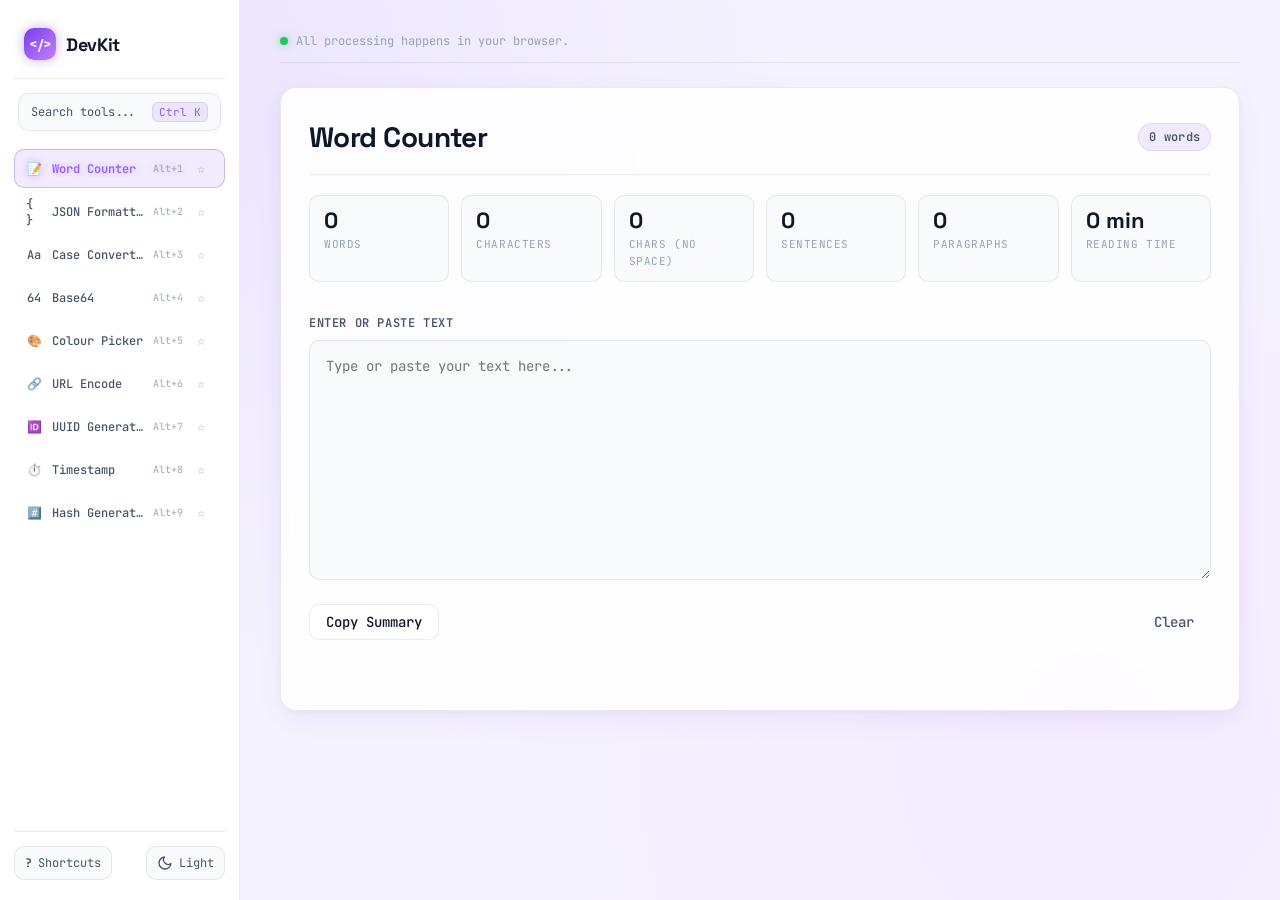
==== commit 124746b0: "feat: phase 8 - automated test suite, mobile responsive layout fixes, render.yaml and readme" ====
--- a/templates/index.html
+++ b/templates/index.html
@@ -12,11 +12,11 @@
   <link href="https://fonts.googleapis.com/css2?family=JetBrains+Mono:wght@400;500;600;700&family=Space+Grotesk:wght@500;600;700&display=swap" rel="stylesheet">
   
   <!-- CSS Stylesheets -->
-  <link rel="stylesheet" href="/static/css/tokens.css">
-  <link rel="stylesheet" href="/static/css/base.css">
-  <link rel="stylesheet" href="/static/css/layout.css">
-  <link rel="stylesheet" href="/static/css/components.css">
-  <link rel="stylesheet" href="/static/css/animations.css">
+  <link rel="stylesheet" href="/static/css/tokens.css?v=3">
+  <link rel="stylesheet" href="/static/css/base.css?v=3">
+  <link rel="stylesheet" href="/static/css/layout.css?v=3">
+  <link rel="stylesheet" href="/static/css/components.css?v=3">
+  <link rel="stylesheet" href="/static/css/animations.css?v=3">
 </head>
 <body>
   <div class="app-container">
@@ -269,8 +269,8 @@
             <div id="colorContrastBadge" class="badge badge-success">WCAG AA &amp; AAA</div>
           </div>
 
-          <div style="display: grid; grid-template-columns: 1fr 1fr; gap: 24px;">
-            <div style="display: flex; flex-direction: column; gap: 16px;">
+          <div class="color-grid">
+            <div class="color-pane">
               <div style="display: flex; align-items: center; gap: 16px;">
                 <label for="colorPickerInput" class="sr-only">Choose color</label>
                 <input type="color" id="colorPickerInput" value="#7c3aed" style="width: 54px; height: 54px; border: none; border-radius: var(--radius-md); cursor: pointer; background: transparent;">
@@ -283,27 +283,27 @@
               <!-- HEX Field -->
               <div style="display: flex; align-items: center; gap: 8px;">
                 <label for="colorHexInput" style="width: 50px; font-weight: 600; font-size: 12px; color: var(--text-secondary);">HEX</label>
-                <input type="text" id="colorHexInput" class="text-input" value="#7c3aed" style="flex: 1;" spellcheck="false">
+                <input type="text" id="colorHexInput" class="text-input" value="#7c3aed" style="flex: 1; min-width: 0;" spellcheck="false">
                 <button id="colorCopyHexBtn" class="btn btn-secondary btn-copy" type="button">Copy</button>
               </div>
 
               <!-- RGB Field -->
               <div style="display: flex; align-items: center; gap: 8px;">
                 <label for="colorRgbInput" style="width: 50px; font-weight: 600; font-size: 12px; color: var(--text-secondary);">RGB</label>
-                <input type="text" id="colorRgbInput" class="text-input" value="rgb(124, 58, 237)" style="flex: 1;" spellcheck="false">
+                <input type="text" id="colorRgbInput" class="text-input" value="rgb(124, 58, 237)" style="flex: 1; min-width: 0;" spellcheck="false">
                 <button id="colorCopyRgbBtn" class="btn btn-secondary btn-copy" type="button">Copy</button>
               </div>
 
               <!-- HSL Field -->
               <div style="display: flex; align-items: center; gap: 8px;">
                 <label for="colorHslInput" style="width: 50px; font-weight: 600; font-size: 12px; color: var(--text-secondary);">HSL</label>
-                <input type="text" id="colorHslInput" class="text-input" value="hsl(262, 83%, 58%)" style="flex: 1;" spellcheck="false">
+                <input type="text" id="colorHslInput" class="text-input" value="hsl(262, 83%, 58%)" style="flex: 1; min-width: 0;" spellcheck="false">
                 <button id="colorCopyHslBtn" class="btn btn-secondary btn-copy" type="button">Copy</button>
               </div>
             </div>
 
             <!-- Preview Swatch & Contrast Card -->
-            <div style="display: flex; flex-direction: column; gap: 14px;">
+            <div class="color-pane">
               <div id="colorSwatchPreview" class="color-swatch-box" style="height: 120px; border-radius: var(--radius-md); background-color: #7c3aed; display: flex; align-items: center; justify-content: space-around; padding: 12px; border: 1px solid var(--border-glass);">
                 <div id="swatchWhiteText" style="color: #ffffff; font-weight: 600; font-size: 16px;">White Text</div>
                 <div id="swatchBlackText" style="color: #000000; font-weight: 600; font-size: 16px;">Black Text</div>
@@ -419,8 +419,8 @@
             <div id="timestampBadge" class="badge badge-neutral">Unix &harr; ISO</div>
           </div>
 
-          <div style="display: grid; grid-template-columns: 1fr 1fr; gap: 24px;">
-            <div style="display: flex; flex-direction: column; gap: 14px;">
+          <div class="io-grid">
+            <div class="io-pane">
               <label for="timestampUnixInput" class="pane-label">Unix Timestamp (seconds or ms)</label>
               <input type="text" id="timestampUnixInput" class="text-input" placeholder="e.g. 1772108800 or 1772108800000">
               <button id="timestampFromUnixBtn" class="btn btn-primary" type="button">Convert to Human Date &rarr;</button>
@@ -432,7 +432,7 @@
               <button id="timestampFromDateBtn" class="btn btn-secondary" type="button">Convert to Unix Timestamp &rarr;</button>
             </div>
 
-            <div style="background: var(--bg-input); border: 1px solid var(--border-glass); border-radius: var(--radius-md); padding: 16px; display: flex; flex-direction: column; gap: 12px;">
+            <div class="io-pane" style="background: var(--bg-input); border: 1px solid var(--border-glass); border-radius: var(--radius-md); padding: 16px; display: flex; flex-direction: column; gap: 12px;">
               <div>
                 <div style="font-size: 11px; color: var(--text-muted); text-transform: uppercase;">Unix Seconds</div>
                 <div id="tsResultSeconds" style="font-family: var(--font-mono); font-size: 16px; font-weight: 600; word-break: break-all;">-</div>
@@ -582,6 +582,6 @@
   <div id="toastContainer" class="toast-container" aria-live="polite"></div>
 
   <!-- Main ES Module Entry Point -->
-  <script type="module" src="/static/js/main.js"></script>
+  <script type="module" src="/static/js/main.js?v=3"></script>
 </body>
 </html>
--- a/static/css/layout.css
+++ b/static/css/layout.css
@@ -313,17 +313,25 @@
 }
 
 /* Standard Input | Output Grid */
-.io-grid {
+.io-grid, .color-grid {
   display: grid;
   grid-template-columns: 1fr 1fr;
   gap: 24px;
   align-items: stretch;
 }
 
-.io-pane {
+.io-pane, .color-pane {
+  min-width: 0;
   display: flex;
   flex-direction: column;
   gap: 8px;
+}
+
+@media (max-width: 900px) {
+  .io-grid, .color-grid {
+    grid-template-columns: 1fr !important;
+    gap: 16px;
+  }
 }
 
 .pane-label {
@@ -455,8 +463,8 @@
     padding: 16px 14px;
   }
 
-  .io-grid {
-    grid-template-columns: 1fr;
+  .io-grid, .color-grid {
+    grid-template-columns: 1fr !important;
     gap: 16px;
   }
 
